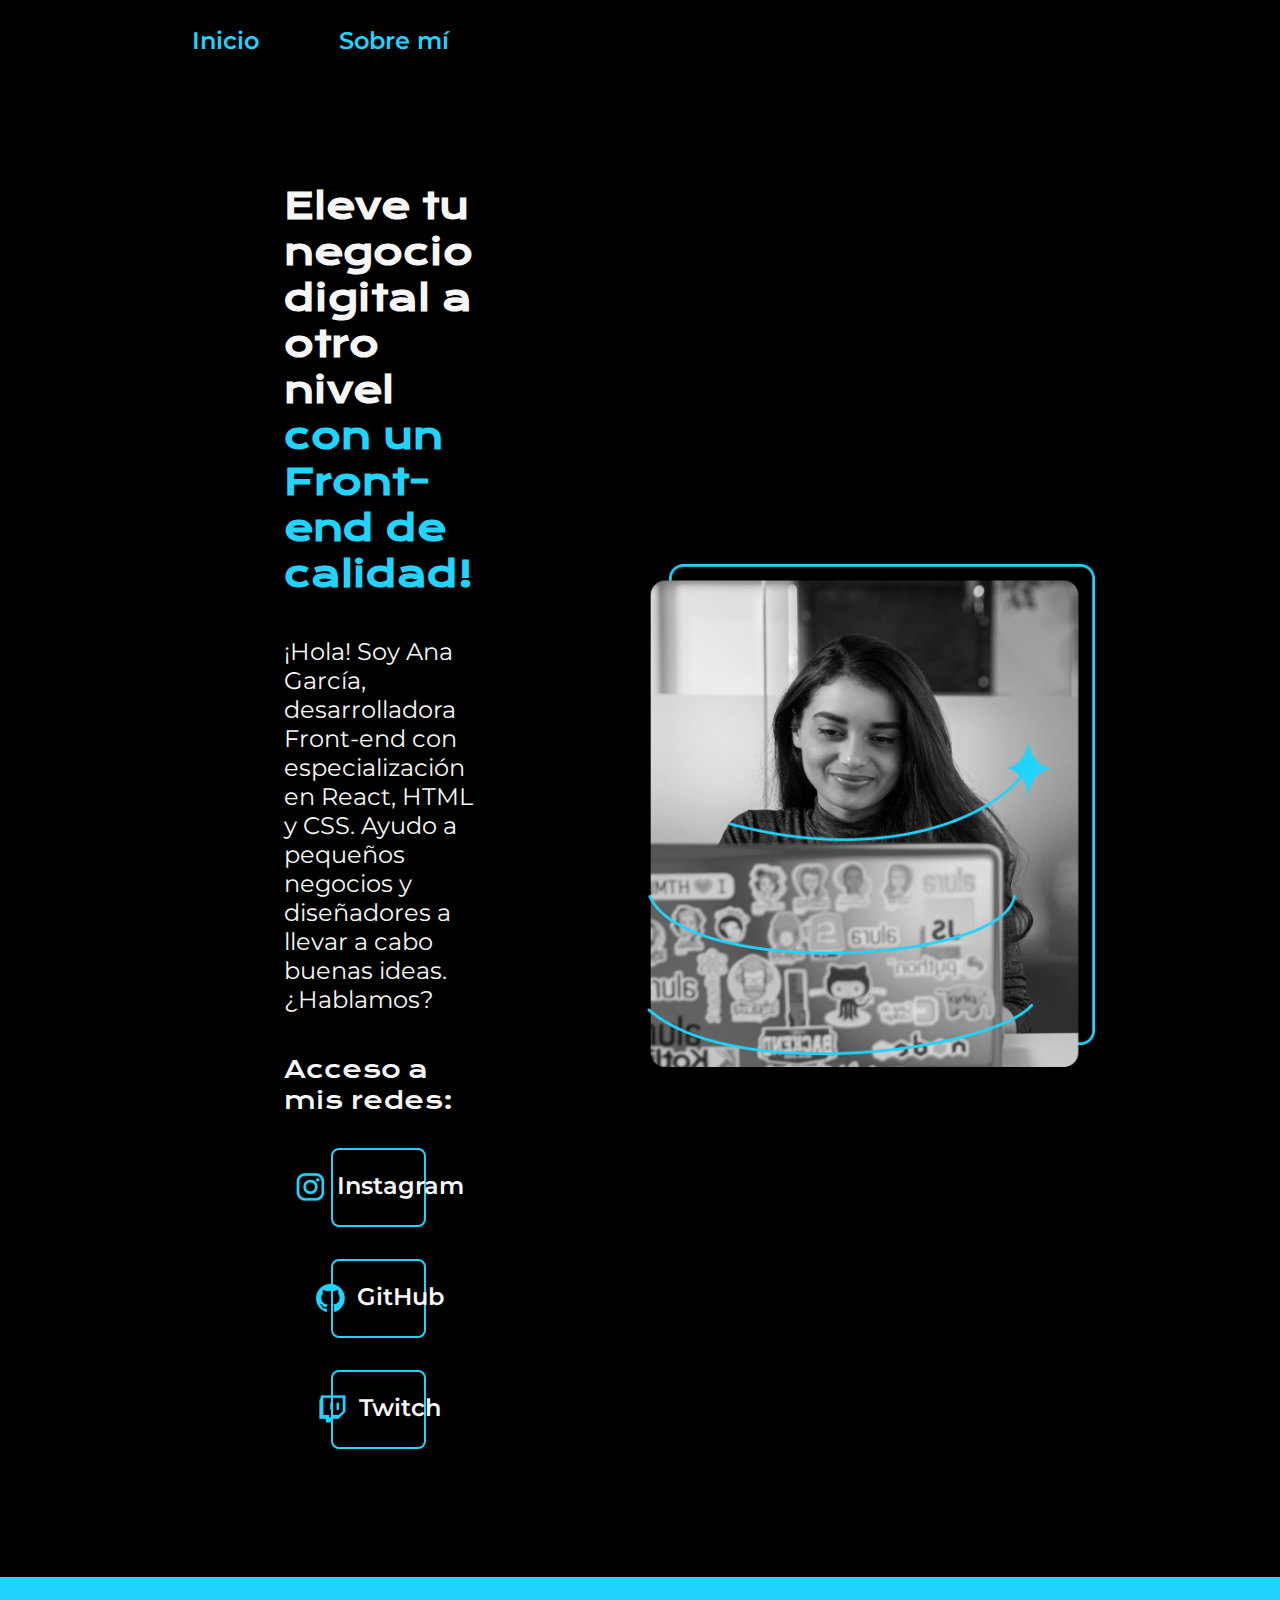
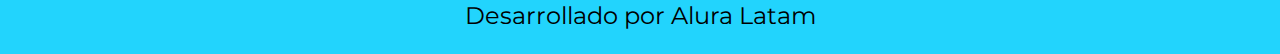
==== index.html @ ee2d679b "Adición de archivos" ====
<!DOCTYPE html>
<html lang="es-mx">
<head>
    <meta charset="UTF-8">
    <meta name="viewport" content="width=device-width, initial-scale=1.0">
    <title>Práctica</title>
    <link rel="stylesheet" href="./styles/style.css">
</head>
<body>
    <header class="header">
        <nav class="header_menu">
            <a class="header_menu_enlace" href="index.html">Inicio</a>
            <a class="header_menu_enlace" href="about.html">Sobre mí</a>
        </nav>
    </header>

    <main class="presentacion">
        <section class="presentacion_contenido">
            <h1 class="presentacion_titulo">Eleve tu negocio digital a otro nivel <strong class="destacado">con un Front-end de calidad!</strong></h1>
            <p class="presentacion_parrafo">¡Hola! Soy Ana García, desarrolladora Front-end con especialización en React, HTML y CSS. Ayudo a pequeños negocios y diseñadores a llevar a cabo buenas ideas. ¿Hablamos?</p>
            
            <div class="presentacion_botones">
                <h2 class="presentacion_botones_titulo">Acceso a mis redes:</h2>
                <a class="presentacion_botones_enlaces" href="https://www.instagram.com/">
                    <img src="./assets/instagram.png">Instagram</a>
                <a class="presentacion_botones_enlaces" href="https://github.com/">
                    <img src="./assets/github.png">GitHub</a>
                <a class="presentacion_botones_enlaces" href="https://www.twitch.tv">
                    <img src="./assets/twitch.png">Twitch</a>
            </div>   

        </section>
        
            <img class="presentacion_imagen" src="Imagen.png" alt="Imagen de Ana García trabajando">

    </main>

    <footer class="footer">
        <p>Desarrollado por Alura Latam</p>
    </footer>

</body>
</html>
---- styles/style.css ----
@import url('https://fonts.googleapis.com/css2?family=Krona+One&family=Montserrat:ital,wght@0,100..900;1,100..900&display=swap');

:root {
    --color_primario: #000000;
    --color_secundario: #F6F6F6;
    --color_terciario: #22D4FD;
    --color_footer: #272727;
    --fuente_titulo: "Krona One", sans-serif;
    --fuente_contenido: "Montserrat", sans-serif;
}



* {
    padding: 0;
    margin: 0;
}



body {
    box-sizing: border-box;
    background-color: var(--color_primario);
    color: var(--color_secundario);
}

.destacado {
    color: var(--color_terciario);
}


.header {
    padding: 2% 0% 0% 15%;

}

.header_menu {
    display: flex;
    gap: 80px;
}

.header_menu_enlace {
    font-size: 1.5rem;
    font-family: var(--fuente_contenido);
    font-weight: 600;
    color: var(--color_terciario);

    text-decoration: none;
}


.presentacion {
    padding: 10% 15%;
    display: flex;
    align-items: center;
    justify-content: space-between;
    gap: 82px;
}

.presentacion_contenido {
    width: 50%;
    display: flex;
    flex-direction: column;
    gap: 40px;
    margin:0 92px;
}

.presentacion_titulo {
    font-size: 2.25rem;
    font-family: var(--fuente_titulo);
       
}

.presentacion_parrafo {
    font-size: 1.5rem;
    font-family: var(--fuente_contenido);
}

.presentacion_botones {
    display: flex;
    flex-direction: column;
    align-items: center;
    gap: 32px;
}

.presentacion_botones_titulo {
    font-size: 1.5rem;
    font-family: var(--fuente_titulo);
    font-weight: 400;
}

.presentacion_botones_enlaces {
    box-sizing: border-box;

    background-color: var(--color_primario);
    color: var(--color_secundario);

    text-align: center;
    font-size: 1.5rem;
    font-family: var(--fuente_contenido);
    font-weight: 600;

    width: 50%;
    height: 79px;
    padding: 21.5px 0;
    border-radius: 8px;
    border: 2px solid var(--color_terciario);

    text-decoration: none;

    display: flex;
    justify-content: center;
    gap: 10px;
}

.presentacion_botones_enlaces:hover {
    background-color: var(--color_footer);
}

.presentacion_imagen {
    width: 50%;
}

.footer {
    box-sizing: border-box;
    background-color: var(--color_terciario);
    color: var(--color_primario);

    padding: 24px;

    text-align: center;

    font-size: 1.5rem;
    font-family: var(--fuente_contenido);
    font-weight: 400;
}




@media (max-width: 1200px) {
    .header {
        padding: 10%;
    }
    .header_menu {
        justify-content: center;
    }
    
    .presentacion {
        flex-direction: column-reverse;
        padding: 5%;
    }

    .presentacion_contenido {
        width: auto;
    }
}
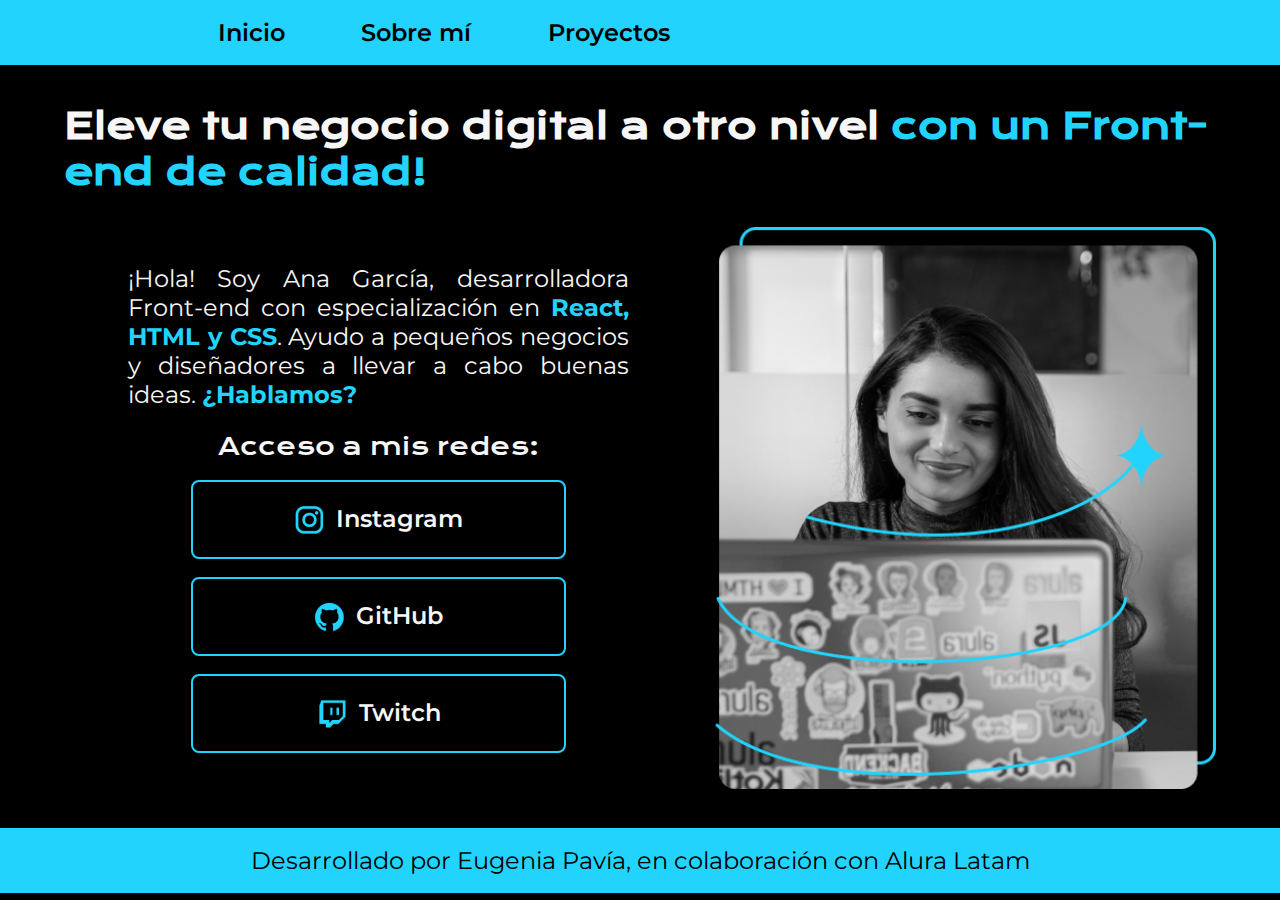
==== commit 3a996a9d: "Actualización de archivos; adición de README, CHANGELOG, LICENCE; adición de pestaña proyectos" ====
--- a/index.html
+++ b/index.html
@@ -3,7 +3,7 @@
 <head>
     <meta charset="UTF-8">
     <meta name="viewport" content="width=device-width, initial-scale=1.0">
-    <title>Práctica</title>
+    <title>Portafolio Ana García</title>
     <link rel="stylesheet" href="./styles/style.css">
 </head>
 <body>
@@ -11,32 +11,40 @@
         <nav class="header_menu">
             <a class="header_menu_enlace" href="index.html">Inicio</a>
             <a class="header_menu_enlace" href="about.html">Sobre mí</a>
+            <a class="header_menu_enlace" href="proyectos.html">Proyectos</a>
         </nav>
     </header>
 
-    <main class="presentacion">
+    <main class="presentacion">     
+        
+        <h1 class="presentacion_titulo">Eleve tu negocio digital a otro nivel <strong class="destacado">con un Front-end de calidad!</strong></h1>
+
         <section class="presentacion_contenido">
-            <h1 class="presentacion_titulo">Eleve tu negocio digital a otro nivel <strong class="destacado">con un Front-end de calidad!</strong></h1>
-            <p class="presentacion_parrafo">¡Hola! Soy Ana García, desarrolladora Front-end con especialización en React, HTML y CSS. Ayudo a pequeños negocios y diseñadores a llevar a cabo buenas ideas. ¿Hablamos?</p>
+                        
+            <div class="presentacion_info">
+                
+                <p class="presentacion_parrafo">¡Hola! Soy Ana García, desarrolladora Front-end con especialización en <strong class="destacado">React, HTML y CSS</strong>. Ayudo a pequeños negocios y diseñadores a llevar a cabo buenas ideas. <strong class="destacado">¿Hablamos?</strong></p>
             
-            <div class="presentacion_botones">
-                <h2 class="presentacion_botones_titulo">Acceso a mis redes:</h2>
-                <a class="presentacion_botones_enlaces" href="https://www.instagram.com/">
-                    <img src="./assets/instagram.png">Instagram</a>
-                <a class="presentacion_botones_enlaces" href="https://github.com/">
-                    <img src="./assets/github.png">GitHub</a>
-                <a class="presentacion_botones_enlaces" href="https://www.twitch.tv">
-                    <img src="./assets/twitch.png">Twitch</a>
-            </div>   
+                <div class="presentacion_botones">
+                    <h2 class="presentacion_botones_titulo">Acceso a mis redes:</h2>
+                    <a class="presentacion_botones_enlaces" href="https://www.instagram.com/" alt="Icono de Instagram">
+                        <img src="./assets/instagram.png">Instagram</a>
+                    <a class="presentacion_botones_enlaces" href="https://github.com/" alt="Icono de GitHub">
+                        <img src="./assets/github.png">GitHub</a>
+                    <a class="presentacion_botones_enlaces" href="https://www.twitch.tv" alt="Icono de Twitch">
+                        <img src="./assets/twitch.png">Twitch</a>
+                </div>
+
+            </div>
+            
+            <img class="presentacion_imagen" src="Imagen.png" alt="Imagen de Ana García trabajando">
 
         </section>
         
-            <img class="presentacion_imagen" src="Imagen.png" alt="Imagen de Ana García trabajando">
-
     </main>
 
     <footer class="footer">
-        <p>Desarrollado por Alura Latam</p>
+        <p>Desarrollado por Eugenia Pavía, en colaboración con Alura Latam</p>
     </footer>
 
 </body>
--- a/styles/style.css
+++ b/styles/style.css
@@ -4,7 +4,7 @@
     --color_primario: #000000;
     --color_secundario: #F6F6F6;
     --color_terciario: #22D4FD;
-    --color_footer: #272727;
+    --color_hover: #272727;
     --fuente_titulo: "Krona One", sans-serif;
     --fuente_contenido: "Montserrat", sans-serif;
 }
@@ -16,12 +16,11 @@
     margin: 0;
 }
 
-
-
 body {
     box-sizing: border-box;
     background-color: var(--color_primario);
     color: var(--color_secundario);
+    height: 100vh; /*@revisar fullscreen */
 }
 
 .destacado {
@@ -29,58 +28,89 @@
 }
 
 
+
+/* @nota Header */
+
 .header {
-    padding: 2% 0% 0% 15%;
+    box-sizing: border-box;
+    background-color: var(--color_terciario);
+    color: var(--color_primario);
+    
+    padding: 0% 0% 0% 15%;
 
 }
 
 .header_menu {
-    display: flex;
-    gap: 80px;
+    box-sizing: border-box;
+    display: flex;
+    gap: 2vw;
 }
 
 .header_menu_enlace {
     font-size: 1.5rem;
     font-family: var(--fuente_contenido);
     font-weight: 600;
+    color: var(--color_primario);
+
+    text-decoration: none;
+
+    padding: 2vh 2vw;
+}
+
+.header_menu_enlace:hover {
+    background-color: var(--color_hover);
     color: var(--color_terciario);
-
-    text-decoration: none;
-}
-
+}
+
+/* @nota Main */
 
 .presentacion {
-    padding: 10% 15%;
-    display: flex;
+    box-sizing: border-box;
+   
+    margin: 3% 5%;
+
+    display: flex;
+    flex-direction: column;
     align-items: center;
     justify-content: space-between;
-    gap: 82px;
-}
-
-.presentacion_contenido {
-    width: 50%;
-    display: flex;
-    flex-direction: column;
-    gap: 40px;
-    margin:0 92px;
+    gap: 2.5vw;
 }
 
 .presentacion_titulo {
     font-size: 2.25rem;
     font-family: var(--fuente_titulo);
-       
+}
+
+.presentacion_subtitulo {
+    font-size: 1.5rem;
+    font-family: var(--fuente_titulo);
+}
+
+.presentacion_contenido {
+    display: flex;
+    align-items: center;
+    gap: 2.5vh;
+}
+
+.presentacion_info {
+    width: 50%;
+    display: flex;
+    flex-direction: column;
+    gap: 2.5vh;
+    margin:0 5vw;
 }
 
 .presentacion_parrafo {
     font-size: 1.5rem;
     font-family: var(--fuente_contenido);
+    text-align: justify;
 }
 
 .presentacion_botones {
     display: flex;
     flex-direction: column;
     align-items: center;
-    gap: 32px;
+    gap: 2vh;
 }
 
 .presentacion_botones_titulo {
@@ -100,7 +130,7 @@
     font-family: var(--fuente_contenido);
     font-weight: 600;
 
-    width: 50%;
+    width: 75%;
     height: 79px;
     padding: 21.5px 0;
     border-radius: 8px;
@@ -114,45 +144,167 @@
 }
 
 .presentacion_botones_enlaces:hover {
-    background-color: var(--color_footer);
+    background-color: var(--color_hover);
 }
 
 .presentacion_imagen {
     width: 50%;
-}
-
-.footer {
-    box-sizing: border-box;
+    height: 50%;
+}
+
+
+
+.proyectos {
+    display: flex;
+    flex-wrap: wrap;
+    align-items: center;
+    justify-content: space-between;
+    gap: 3rem;
+}
+
+.proyectos_cajas {
+    box-sizing: border-box;
+
+    width: 20%;
+    padding: 1rem;
+    min-height: 32rem;
+    
+    display: flex;
+    flex-direction: column;
+    justify-content: space-between;
+    border: 2px solid #22D4FD;
+    border-radius: 16px;
+    gap: 1.5rem;   
+}
+
+.proyectos_contenido {
+    display: flex;
+    flex-direction: column;;
+    gap: 1.2rem;
+}
+
+.proyectos_imagen {
+    width: 100%;
+}
+
+.proyectos_descripcion {
+    font-size: 1rem;
+    font-family: var(--fuente_contenido);
+    text-align: justify;
+}
+
+.proyectos_botones {
+    display: flex;
+    align-items: center;
+    gap: 3vh;
+}
+
+.proyectos_botones_enlaces {
+    box-sizing: content-box;
+
     background-color: var(--color_terciario);
     color: var(--color_primario);
 
-    padding: 24px;
-
     text-align: center;
+    font-size: 1rem;
+    font-family: var(--fuente_contenido);
+    font-weight: 600;
+
+    width: 75%;
+    height: 20px;
+    padding: 5px 0px;
+    border-radius: 8px;
+    border: 2px solid var(--color_terciario);
+
+    text-decoration: none;
+}
+
+.proyectos_botones_enlaces:hover {
+    background-color: var(--color_hover);
+    color: var(--color_terciario);
+}
+
+
+
+/* @nota Footer */
+
+.footer {
+    box-sizing: border-box;
+    background-color: var(--color_terciario);
+    color: var(--color_primario);
+
+    padding: 2vh;
+
+    text-align: center;
 
     font-size: 1.5rem;
     font-family: var(--fuente_contenido);
     font-weight: 400;
 }
 
-
-
-
-@media (max-width: 1200px) {
+/* @nota Responsivo */
+
+
+@media (max-width: 1372px) {
+    .proyectos_botones_enlaces {
+        height: 40px;
+        display: flex;
+        align-items: center;
+    }
+
+    .proyectos_cajas {
+        min-height: 38rem;
+    }
+
+}
+
+
+/* celulares y pequeños @revisar */
+@media (max-width: 1048px) {
     .header {
-        padding: 10%;
+        padding: 0%;
     }
     .header_menu {
         justify-content: center;
     }
     
-    .presentacion {
+    .presentacion_contenido {
         flex-direction: column-reverse;
         padding: 5%;
     }
 
-    .presentacion_contenido {
+    .presentacion_info {
         width: auto;
     }
-}
-
+
+    .proyectos {
+        flex-wrap: nowrap;
+        flex-direction: column;
+        gap: 5vh;
+    }
+
+    .proyectos_cajas { 
+        width: 80%;
+        min-height: auto;
+    }
+
+    .proyectos_contenido {
+        align-items: center;
+    }
+
+    .proyectos_imagen {
+        width: 75%;
+    }
+
+    .proyectos_botones {
+        justify-content: center;
+    }
+
+    .proyectos_botones_enlaces {
+        box-sizing: content-box;
+        justify-content: center; 
+        width: 30%;
+        height: 25px;
+    }
+
+}